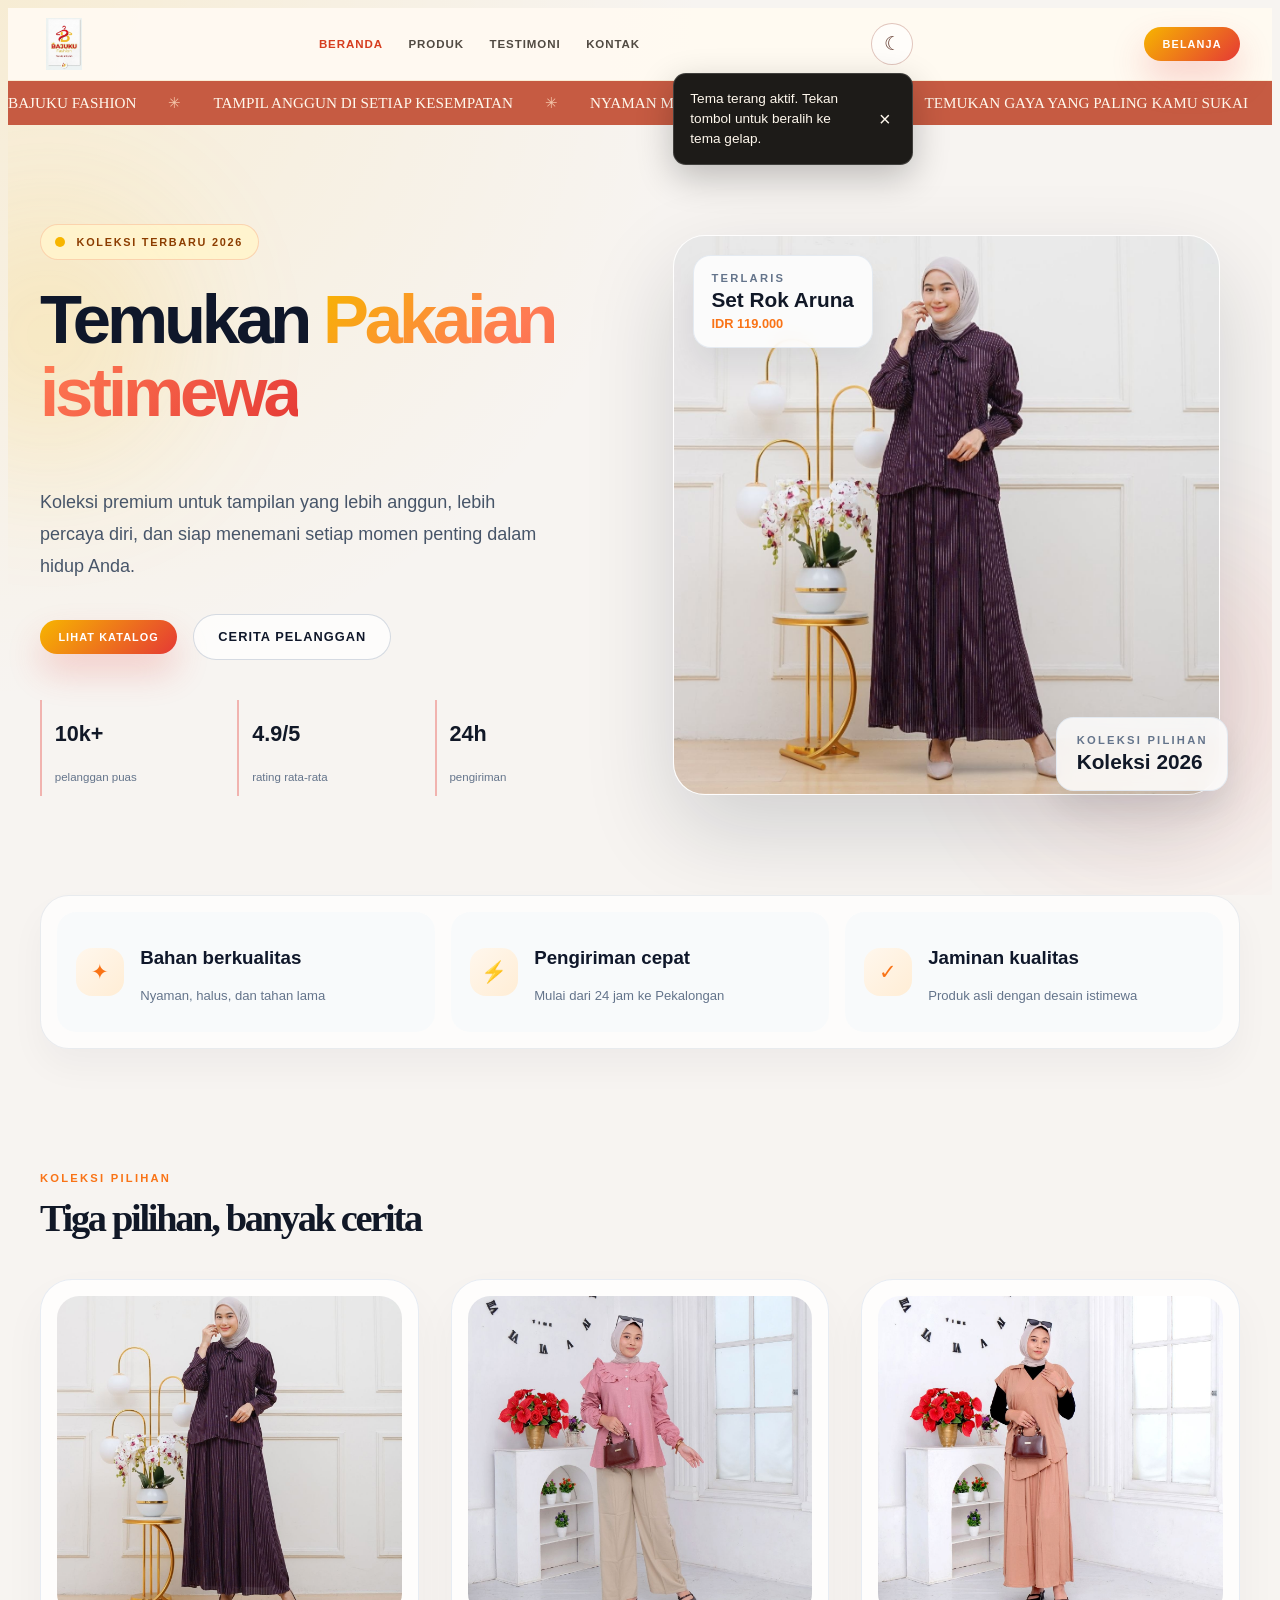
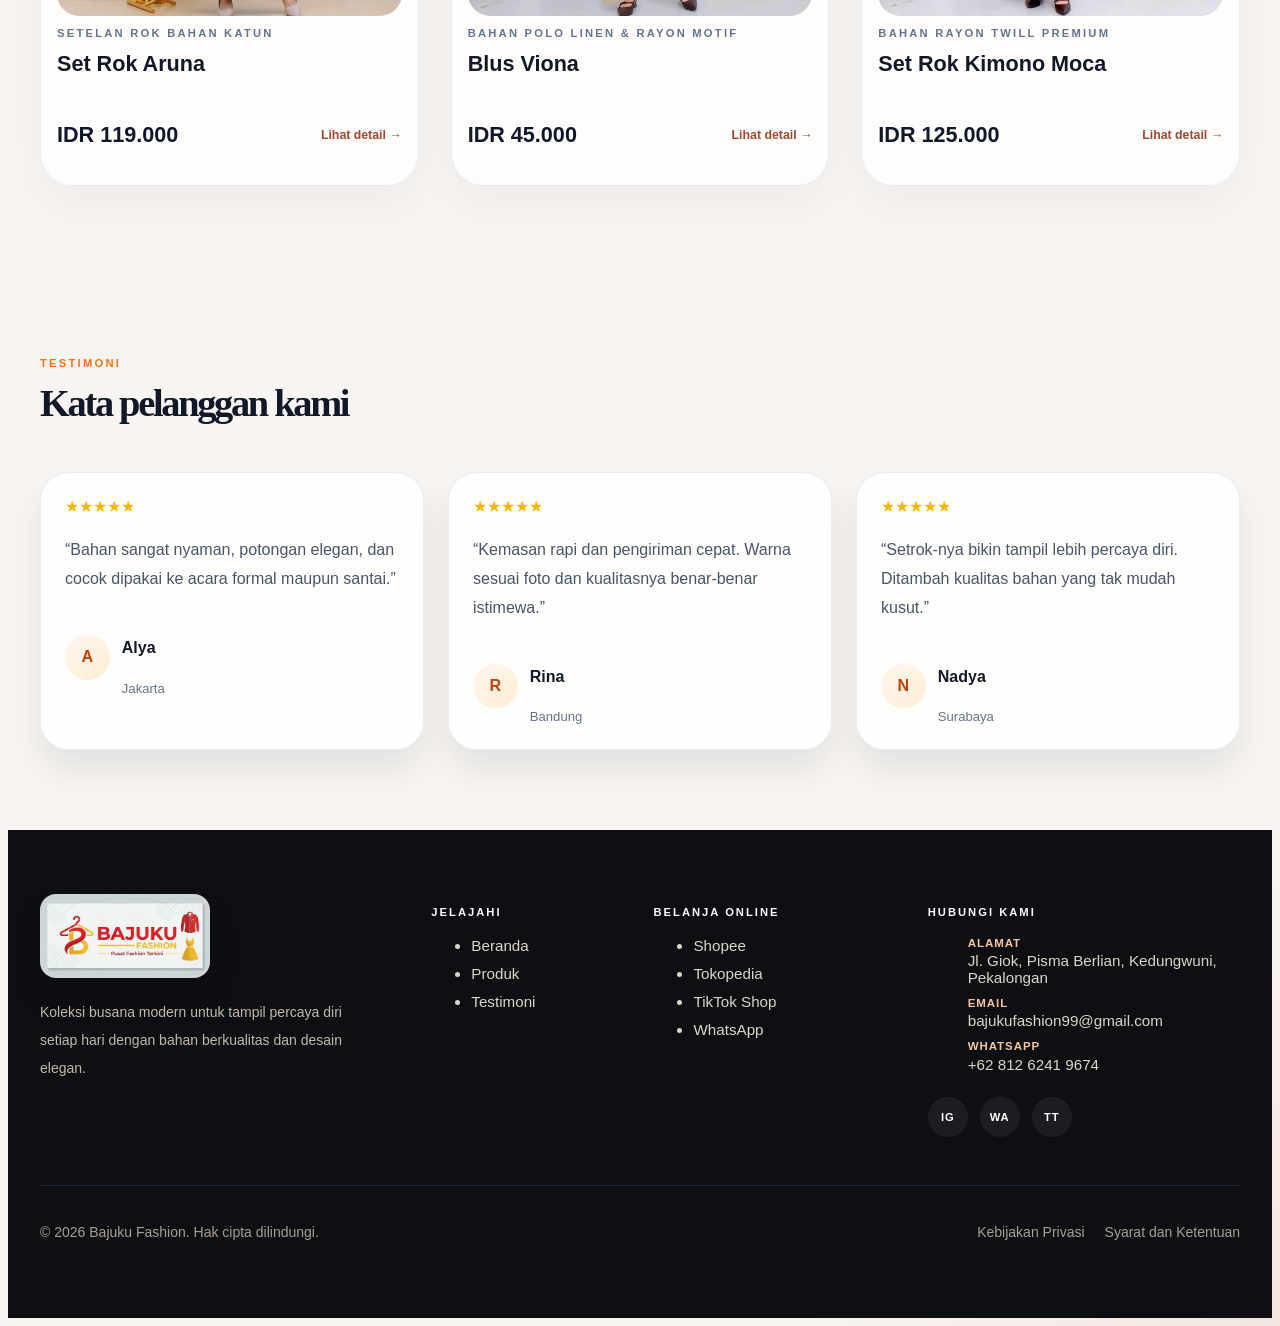
==== index.html @ 260b928b "clean: rapikan struktur folder ke root" ====
<!DOCTYPE html>
<html lang="id">
  <head>
    <meta charset="UTF-8" />
    <meta name="viewport" content="width=device-width, initial-scale=1.0" />
    <title>Bajuku Fashion | Busana Wanita</title>
    <meta
      name="description"
      content="Bajuku Fashion menghadirkan koleksi set rok, blus, dan kimono berkualitas dengan desain modern dan nyaman untuk setiap aktivitas."
    />
    <meta name="color-scheme" content="light dark" />
    <link rel="stylesheet" href="style.css" />
  </head>
  <body class="bg-[#f7f4f1] text-slate-800 antialiased">
    <header class="site-header">
      <div class="site-header-inner mx-auto max-w-7xl px-3 sm:px-6 lg:px-8">
        <a href="index.html" class="brand-mark" aria-label="Beranda Bajuku Fashion">
          <img src="assets/img/logo-toko/bajuku-portrait.avif" alt="Logo Bajuku Fashion" class="brand-logo" loading="eager" />
        </a>

        <nav class="site-nav" aria-label="Navigasi utama">
          <a href="index.html" class="nav-link active">Beranda</a>
          <a href="index.html#produk" class="nav-link">Produk</a>
          <a href="index.html#testimoni" class="nav-link">Testimoni</a>
          <a href="index.html#kontak" class="nav-link">Kontak</a>
        </nav>

        <div class="theme-controls">
          <button type="button" class="theme-toggle" aria-label="Aktifkan tema gelap" aria-pressed="false"><span aria-hidden="true">☾</span></button>
          <aside class="theme-toast" role="status" aria-live="polite" aria-atomic="true" hidden>
            <span data-theme-toast-message></span>
            <button type="button" class="theme-toast-close" aria-label="Tutup pesan tema">×</button>
          </aside>
        </div>
        <a href="#produk" class="primary-btn header-cta">Belanja</a>
      </div>
    </header>

    <div class="ticker" aria-label="Bajuku Fashion, tampil anggun, nyaman sepanjang hari, gaya percaya diri, koleksi istimewa">
      <div class="ticker-track" aria-hidden="true">
        <div class="ticker-group"><span>Bajuku Fashion</span><i>✳</i><span>Tampil anggun di setiap kesempatan</span><i>✳</i><span>Nyaman menemani langkahmu</span><i>✳</i><span>Temukan gaya yang paling kamu sukai</span><i>✳</i><span>Detail manis, pesona istimewa</span><i>✳</i><span>Rayakan cantik versimu</span><i>✳</i><span>Fashion wanita untuk hari penuh cerita</span><i>✳</i><span>Percaya diri, jadi diri sendiri</span><i>✳</i><span>Koleksi istimewa untukmu</span><i>✳</i><span>Cantik dan nyaman sepanjang hari</span><i>✳</i><span>Gaya percaya diri dimulai dari sini</span><i>✳</i><span>Temukan kenyamanan dalam setiap langkah</span><i>✳</i></div>
        <div class="ticker-group"><span>Bajuku Fashion</span><i>✳</i><span>Tampil anggun di setiap kesempatan</span><i>✳</i><span>Nyaman menemani langkahmu</span><i>✳</i><span>Temukan gaya yang paling kamu sukai</span><i>✳</i><span>Detail manis, pesona istimewa</span><i>✳</i><span>Rayakan cantik versimu</span><i>✳</i><span>Fashion wanita untuk hari penuh cerita</span><i>✳</i><span>Percaya diri, jadi diri sendiri</span><i>✳</i><span>Koleksi istimewa untukmu</span><i>✳</i><span>Cantik dan nyaman sepanjang hari</span><i>✳</i><span>Gaya percaya diri dimulai dari sini</span><i>✳</i><span>Temukan kenyamanan dalam setiap langkah</span><i>✳</i></div>
      </div>
    </div>

    <main id="home">
      <section class="hero-wrap">
        <div class="hero-orb orb-left"></div>
        <div class="hero-orb orb-right"></div>

        <div class="mx-auto grid max-w-7xl items-center gap-12 px-4 py-16 sm:px-6 lg:grid-cols-[1.05fr_0.95fr] lg:px-8 lg:py-20">
          <div class="reveal">
            <span class="hero-badge">
              <span class="inline-block h-2.5 w-2.5 rounded-full bg-brand-500"></span>
              Koleksi terbaru 2026
            </span>
            <h1 class="hero-title mt-6 max-w-xl text-4xl font-extrabold leading-[1.05] tracking-[-0.06em] text-slate-900 sm:text-5xl lg:text-[4.3rem]">
              Temukan <span class="gradient-text">Pakaian istimewa</span>
            </h1>
            <p class="mt-6 max-w-lg text-base leading-8 text-slate-600 sm:text-lg">
              Koleksi premium untuk tampilan yang lebih anggun, lebih percaya diri, dan siap menemani setiap momen penting dalam hidup Anda.
            </p>

            <div class="mt-8 flex flex-wrap items-center gap-4">
              <a href="#produk" class="primary-btn">Lihat katalog</a>
              <a href="#testimoni" class="secondary-btn">Cerita pelanggan</a>
            </div>

            <div class="mt-10 grid max-w-xl grid-cols-3 gap-4">
              <div class="stat-card">
                <p class="stat-value">10k+</p>
                <p class="stat-label">pelanggan puas</p>
              </div>
              <div class="stat-card">
                <p class="stat-value">4.9/5</p>
                <p class="stat-label">rating rata-rata</p>
              </div>
              <div class="stat-card">
                <p class="stat-value">24h</p>
                <p class="stat-label">pengiriman</p>
              </div>
            </div>
          </div>

          <div class="hero-visual reveal">
            <div class="hero-card main-card">
              <img src="assets/img/aruna-set-rok/aruna-set-rok-burgundy.avif" alt="Set Rok Aruna warna burgundy" loading="eager" fetchpriority="high" />
            </div>
            <div class="floating-tag tag-left">
              <span>Terlaris</span>
              <strong>Set Rok Aruna</strong>
              <em>IDR 119.000</em>
            </div>
            <div class="floating-tag tag-right">
              <span>Koleksi pilihan</span>
              <strong>Koleksi 2026</strong>
            </div>
          </div>
        </div>
      </section>

      <section class="mx-auto max-w-7xl px-4 pb-8 sm:px-6 lg:px-8">
        <div class="feature-band">
          <div class="feature-item">
            <div class="feature-ico">✦</div>
            <div>
              <h3>Bahan berkualitas</h3>
              <p>Nyaman, halus, dan tahan lama</p>
            </div>
          </div>
          <div class="feature-item">
            <div class="feature-ico">⚡</div>
            <div>
              <h3>Pengiriman cepat</h3>
              <p>Mulai dari 24 jam ke Pekalongan</p>
            </div>
          </div>
          <div class="feature-item">
            <div class="feature-ico">✓</div>
            <div>
              <h3>Jaminan kualitas</h3>
              <p>Produk asli dengan desain istimewa</p>
            </div>
          </div>
        </div>
      </section>

      <section id="produk" class="mx-auto max-w-7xl px-4 py-20 sm:px-6 lg:px-8">
        <div class="section-heading reveal">
          <p class="eyebrow">Koleksi pilihan</p>
          <h2 class="section-title">Tiga pilihan, banyak cerita</h2>
        </div>

        <div class="product-grid">
          <a class="product-card-link reveal" href="aruna.html" aria-label="Lihat detail Set Rok Aruna">
            <article class="product-card">
              <div class="product-image-wrap">
                <img src="assets/img/aruna-set-rok/aruna-set-rok-burgundy.avif" alt="Set Rok Aruna warna burgundy" loading="lazy" />
              </div>
              <p class="product-type">SETELAN ROK BAHAN KATUN</p>
              <h3 class="product-name">Set Rok Aruna</h3>
              <div class="product-card-bottom"><p class="price">IDR 119.000</p><span class="detail-link">Lihat detail <span aria-hidden="true">→</span></span></div>
            </article>
          </a>

          <a class="product-card-link reveal" href="viona.html" aria-label="Lihat detail Blus Viona">
            <article class="product-card">
              <div class="product-image-wrap">
                <img src="assets/img/blus-atasan/blus-viona-DustyPink.avif" alt="Blus Viona warna merah muda dusty pink" loading="lazy" />
              </div>
              <p class="product-type">BAHAN POLO LINEN &amp; RAYON MOTIF</p>
              <h3 class="product-name">Blus Viona</h3>
              <div class="product-card-bottom"><p class="price">IDR 45.000</p><span class="detail-link">Lihat detail <span aria-hidden="true">→</span></span></div>
            </article>
          </a>

          <a class="product-card-link reveal" href="kimono.html" aria-label="Lihat detail Set Rok Kimono">
            <article class="product-card">
              <div class="product-image-wrap">
                <img src="assets/img/set-rok-kimono/set-rok-kimono-mocca1.avif" alt="Set rok kimono rayon twill warna moca" loading="lazy" />
              </div>
              <p class="product-type">BAHAN RAYON TWILL PREMIUM</p>
              <h3 class="product-name">Set Rok Kimono Moca</h3>
              <div class="product-card-bottom"><p class="price">IDR 125.000</p><span class="detail-link">Lihat detail <span aria-hidden="true">→</span></span></div>
            </article>
          </a>
        </div>
      </section>

      <section id="testimoni" class="mx-auto max-w-7xl px-4 py-20 sm:px-6 lg:px-8">
        <div class="mb-12 reveal">
          <p class="eyebrow">Testimoni</p>
          <h2 class="section-title">Kata pelanggan kami</h2>
        </div>

        <div class="grid gap-6 md:grid-cols-3">
          <article class="testimonial reveal">
            <div class="mb-5 text-brand-500">★★★★★</div>
            <p>“Bahan sangat nyaman, potongan elegan, dan cocok dipakai ke acara formal maupun santai.”</p>
            <div class="mt-6 flex items-center gap-3">
              <div class="avatar">A</div>
              <div>
                <h4>Alya</h4>
                <span>Jakarta</span>
              </div>
            </div>
          </article>

          <article class="testimonial reveal">
            <div class="mb-5 text-brand-500">★★★★★</div>
            <p>“Kemasan rapi dan pengiriman cepat. Warna sesuai foto dan kualitasnya benar-benar istimewa.”</p>
            <div class="mt-6 flex items-center gap-3">
              <div class="avatar">R</div>
              <div>
                <h4>Rina</h4>
                <span>Bandung</span>
              </div>
            </div>
          </article>

          <article class="testimonial reveal">
            <div class="mb-5 text-brand-500">★★★★★</div>
            <p>“Setrok-nya bikin tampil lebih percaya diri. Ditambah kualitas bahan yang tak mudah kusut.”</p>
            <div class="mt-6 flex items-center gap-3">
              <div class="avatar">N</div>
              <div>
                <h4>Nadya</h4>
                <span>Surabaya</span>
              </div>
            </div>
          </article>
        </div>
      </section>
    </main>

    <footer id="kontak" class="bg-[#0e0f12]">
      <div class="mx-auto max-w-7xl px-4 py-16 sm:px-6 lg:px-8">
        <div class="grid landing-footer-grid gap-10">
          <div>
            <img src="assets/img/logo-toko/bajuku-landscape.avif" alt="Logo Bajuku Fashion" class="footer-logo" loading="lazy" />
            <p class="footer-description mt-5 max-w-xs text-sm leading-7">
              Koleksi busana modern untuk tampil percaya diri setiap hari dengan bahan berkualitas dan desain elegan.
            </p>
          </div>

          <div>
            <h3 class="footer-title">Jelajahi</h3>
            <ul class="footer-list">
              <li><a href="#home">Beranda</a></li>
              <li><a href="#produk">Produk</a></li>
              <li><a href="#testimoni">Testimoni</a></li>
            </ul>
          </div>

          <div>
            <h3 class="footer-title">Belanja Online</h3>
            <ul class="footer-list">
              <li><a href="https://shopee.co.id/" target="_blank" rel="noopener noreferrer">Shopee</a></li>
              <li><a href="https://www.tokopedia.com/" target="_blank" rel="noopener noreferrer">Tokopedia</a></li>
              <li><a href="https://shop-id.tokopedia.com/" target="_blank" rel="noopener noreferrer">TikTok Shop</a></li>
              <li><a href="https://wa.me/6281262419674" target="_blank" rel="noopener noreferrer">WhatsApp</a></li>
            </ul>
          </div>

          <div>
            <h3 class="footer-title">Hubungi Kami</h3>
            <ul class="footer-list footer-contact-list">
              <li><span>Alamat</span><span>Jl. Giok, Pisma Berlian, Kedungwuni, Pekalongan</span></li>
              <li><span>Email</span><a href="mailto:bajukufashion99@gmail.com">bajukufashion99@gmail.com</a></li>
              <li><span>WhatsApp</span><a href="https://wa.me/6281262419674" target="_blank" rel="noopener noreferrer">+62 812 6241 9674</a></li>
            </ul>
            <div class="mt-6 flex items-center gap-3">
              <a href="https://www.instagram.com" target="_blank" rel="noreferrer" class="social-link" aria-label="Instagram">IG</a>
              <a href="https://wa.me/6281262419674" target="_blank" rel="noreferrer" class="social-link" aria-label="WhatsApp">WA</a>
              <a href="https://www.tiktok.com" target="_blank" rel="noreferrer" class="social-link" aria-label="TikTok">TT</a>
            </div>
          </div>
        </div>

        <div class="mt-12 flex flex-col gap-4 border-t border-slate-800 pt-6 text-sm footer-legal sm:flex-row sm:items-center sm:justify-between">
          <p>© <span id="year">2026</span> Bajuku Fashion. Hak cipta dilindungi.</p>
          <div class="flex items-center gap-5">
            <a href="kebijakan-privasi.html">Kebijakan Privasi</a>
            <a href="syarat-ketentuan.html">Syarat dan Ketentuan</a>
          </div>
        </div>
      </div>
    </footer>

    <script src="script.js" defer></script>
  </body>
</html>
---- style.css ----
html {
  scroll-behavior: smooth;
}

body {
  font-family: Arial, Helvetica, sans-serif;
  background:
    radial-gradient(circle at top left, rgba(247, 181, 0, 0.12), transparent 22%),
    radial-gradient(circle at bottom right, rgba(229, 57, 53, 0.08), transparent 15%),
    #fffaf2;
}

img {
  display: block;
  max-width: 100%;
}

a,
a:hover,
a:focus-visible {
  color: inherit;
  text-decoration: none;
}

.gradient-text {
  background: linear-gradient(135deg, #f7b500 0%, #ff7b54 42%, #e53935 100%);
  -webkit-background-clip: text;
  background-clip: text;
  color: transparent;
}

.site-header {
  position: relative;
  background: rgba(255, 250, 242, 0.96);
  border-bottom: 1px solid rgba(201, 144, 18, 0.12);
}

.site-header-inner {
  min-height: 72px;
  display: flex;
  align-items: center;
  justify-content: space-between;
  gap: 1.5rem;
}

.brand-mark {
  display: inline-flex;
  align-items: center;
  justify-content: center;
  line-height: 0;
}

.brand-logo {
  width: 48px;
  height: 52px;
  object-fit: contain;
}

.nav-link {
  transition: color 0.25s ease;
}

.site-nav {
  display: flex;
  align-items: center;
  justify-content: center;
  flex-wrap: wrap;
  gap: clamp(0.7rem, 2vw, 1.8rem);
  color: #514a42;
  font-size: 0.72rem;
  font-weight: 700;
  letter-spacing: 0.08em;
  text-transform: uppercase;
}

.nav-link:hover,
.nav-link.active {
  color: #d63d1f;
}

.ticker {
  overflow: hidden;
  background: #c65b42;
  color: #fff8ed;
  padding: 0.82rem 0;
}

.ticker-track,
.ticker-group {
  display: flex;
  align-items: center;
}

.ticker-track {
  width: max-content;
  animation: ticker-scroll 52s linear infinite;
}

.ticker-group {
  flex: 0 0 auto;
  gap: 2rem;
  padding-right: 2rem;
  font-family: 'Times New Roman', Times, serif;
  font-size: 0.95rem;
  white-space: nowrap;
  text-transform: uppercase;
}

.ticker-group i {
  color: #f5c6aa;
  font-style: normal;
}

@keyframes ticker-scroll {
  from { transform: translateX(-50%); }
  to { transform: translateX(0); }
}

.primary-btn,
.secondary-btn,
.shop-btn,
.promo-btn {
  transition: all 0.25s ease;
}

.primary-btn {
  display: inline-flex;
  align-items: center;
  justify-content: center;
  border-radius: 9999px;
  background: linear-gradient(135deg, #f7b500 0%, #e53935 100%);
  color: #fff;
  padding: 0.7rem 1.15rem;
  font-size: 0.68rem;
  font-weight: 800;
  letter-spacing: 0.1em;
  text-transform: uppercase;
  box-shadow: 0 18px 35px rgba(229, 57, 53, 0.22);
}

.primary-btn:hover,
.secondary-btn:hover,
.shop-btn:hover,
.promo-btn:hover {
  transform: translateY(-2px);
}

.secondary-btn {
  display: inline-flex;
  align-items: center;
  justify-content: center;
  border-radius: 9999px;
  border: 1px solid rgba(148, 163, 184, 0.38);
  background: rgba(255, 255, 255, 0.7);
  color: #0f172a;
  padding: 0.9rem 1.5rem;
  font-size: 0.8rem;
  font-weight: 800;
  letter-spacing: 0.08em;
  text-transform: uppercase;
}

.hero-wrap {
  position: relative;
  overflow: hidden;
}

.hero-orb {
  position: absolute;
  border-radius: 50%;
  filter: blur(80px);
  opacity: 0.7;
}

.orb-left {
  left: -80px;
  top: 90px;
  width: 240px;
  height: 240px;
  background: rgba(247, 181, 0, 0.26);
}

.orb-right {
  right: -30px;
  bottom: 60px;
  width: 280px;
  height: 280px;
  background: rgba(229, 57, 53, 0.18);
}

.hero-badge {
  display: inline-flex;
  align-items: center;
  gap: 0.7rem;
  border-radius: 9999px;
  border: 1px solid rgba(231, 70, 35, 0.18);
  background: rgba(255, 244, 205, 0.9);
  color: #8c3d00;
  padding: 0.7rem 0.9rem;
  font-size: 0.68rem;
  font-weight: 800;
  letter-spacing: 0.16em;
  text-transform: uppercase;
}

.hero-visual {
  position: relative;
  min-height: 610px;
}

.hero-card {
  position: absolute;
  overflow: hidden;
  border-radius: 2rem;
  border: 1px solid rgba(255, 255, 255, 0.7);
  background: rgba(255, 255, 255, 0.7);
  box-shadow: 0 35px 90px rgba(15, 23, 42, 0.16);
}

.main-card {
  right: 20px;
  top: 30px;
  width: min(100%, 560px);
  height: 560px;
}

.main-card img {
  width: 100%;
  height: 100%;
  object-fit: cover;
}

.floating-tag {
  position: absolute;
  display: flex;
  flex-direction: column;
  gap: 0.25rem;
  border-radius: 1.1rem;
  background: rgba(255, 255, 255, 0.82);
  border: 1px solid rgba(226, 232, 240, 0.9);
  box-shadow: 0 18px 30px rgba(15, 23, 42, 0.08);
  backdrop-filter: blur(8px);
}

.tag-left {
  left: 0;
  top: 50px;
  padding: 1rem 1.1rem;
}

.tag-right {
  right: 12px;
  bottom: 24px;
  padding: 1rem 1.2rem;
}

.floating-tag span,
.panel-kicker,
.product-type,
.eyebrow,
.footer-title {
  font-size: 0.7rem;
  letter-spacing: 0.2em;
  text-transform: uppercase;
  font-weight: 800;
}

.floating-tag strong,
.footer-title,
.product-name,
.stat-value,
.section-title,
.testimonial h4 {
  color: #111827;
}

.floating-tag span {
  color: #64748b;
}

.floating-tag strong {
  font-size: 1.3rem;
  font-weight: 900;
}

.floating-tag em {
  font-size: 0.8rem;
  color: #f97316;
  font-style: normal;
  font-weight: 800;
}

.feature-band {
  display: grid;
  gap: 1rem;
  grid-template-columns: repeat(3, minmax(0, 1fr));
  border: 1px solid rgba(148, 163, 184, 0.2);
  background: rgba(255, 255, 255, 0.7);
  border-radius: 1.8rem;
  box-shadow: 0 18px 35px rgba(15, 23, 42, 0.04);
  padding: 1rem;
}

.feature-item {
  display: flex;
  align-items: center;
  gap: 1rem;
  border-radius: 1.2rem;
  background: rgba(248, 250, 252, 0.8);
  padding: 1rem 1.2rem;
}

.feature-ico {
  display: flex;
  align-items: center;
  justify-content: center;
  width: 3rem;
  height: 3rem;
  border-radius: 1rem;
  background: linear-gradient(135deg, #fff7ed 0%, #ffedd5 100%);
  color: #f97316;
  font-size: 1.3rem;
}

.feature-item h3 {
  font-weight: 800;
  color: #0f172a;
}

.feature-item p {
  color: #64748b;
  font-size: 0.82rem;
  margin-top: 0.2rem;
}

.eyebrow {
  color: #f97316;
}

.section-title {
  margin-top: 0.8rem;
  font-size: clamp(2rem, 3vw, 3rem);
  line-height: 1.1;
  letter-spacing: -0.06em;
  font-weight: 900;
  font-family: 'Times New Roman', Times, serif;
}

.section-heading {
  margin-bottom: 2.5rem;
}

.stat-card {
  min-width: 0;
  border-left: 2px solid rgba(229, 57, 53, 0.35);
  padding-left: 0.8rem;
}

.stat-value {
  font-size: 1.35rem;
  font-weight: 900;
  line-height: 1.2;
}

.stat-label {
  margin-top: 0.3rem;
  color: #64748b;
  font-size: 0.72rem;
  line-height: 1.4;
}

h1 {
  font-family: 'Times New Roman', Times, serif;
}

.hero-title {
  font-family: "SF Pro Display", -apple-system, BlinkMacSystemFont, sans-serif;
  font-weight: 700;
}

.filter-row {
  display: flex;
  flex-wrap: wrap;
  gap: 0.75rem;
}

.filter-btn,
.gallery-btn,
.social-link {
  transition: all 0.25s ease;
}

.filter-btn {
  border-radius: 9999px;
  border: 1px solid rgba(148, 163, 184, 0.25);
  background: rgba(255, 255, 255, 0.7);
  padding: 0.8rem 1.1rem;
  font-size: 0.72rem;
  font-weight: 800;
  letter-spacing: 0.12em;
  text-transform: uppercase;
  color: #334155;
}

.filter-btn:hover,
.filter-btn.active {
  background: linear-gradient(135deg, #f7b500 0%, #e53935 100%);
  color: white;
  border-color: transparent;
  box-shadow: 0 14px 24px rgba(229, 57, 53, 0.22);
}

.product-card {
  position: relative;
  border-radius: 2rem;
  background: rgba(255, 255, 255, 0.8);
  border: 1px solid rgba(226, 232, 240, 0.8);
  padding: 1rem;
  box-shadow: 0 20px 45px rgba(15, 23, 42, 0.04);
  transition: transform 0.3s ease, box-shadow 0.3s ease;
}

.product-grid {
  display: grid;
  grid-template-columns: repeat(3, minmax(0, 1fr));
  gap: 2rem;
}

.product-card-link {
  display: block;
  min-width: 0;
  color: inherit;
}

.product-card-link .product-card {
  height: 100%;
}

.product-card-link:hover .product-card {
  transform: translateY(-6px);
  box-shadow: 0 30px 60px rgba(15, 23, 42, 0.1);
}

.product-card-bottom {
  display: flex;
  align-items: center;
  justify-content: space-between;
  flex-wrap: wrap;
  gap: 0.65rem;
  margin-top: 1.25rem;
}

.detail-link {
  color: #a44732;
  font-size: 0.77rem;
  font-weight: 800;
}

.detail-main,
.policy-main {
  width: min(100% - 2rem, 80rem);
  margin: 0 auto;
}

.detail-main {
  padding-top: 2rem;
  padding-bottom: 5rem;
}

.breadcrumb {
  display: flex;
  flex-wrap: wrap;
  gap: 0.55rem;
  margin-bottom: 1.5rem;
  color: #71685f;
  font-size: 0.82rem;
}

.breadcrumb span {
  color: #b6a99d;
}

.product-detail-grid {
  display: grid;
  grid-template-columns: minmax(0, 1fr) minmax(0, 0.9fr);
  align-items: start;
  gap: clamp(2rem, 5vw, 5rem);
}

.detail-image-frame {
  overflow: hidden;
  aspect-ratio: 0.92;
  border: 1px solid rgba(112, 91, 72, 0.12);
  border-radius: 0.5rem;
  background: #eee8df;
}

.detail-main-image,
.detail-main-video {
  width: 100%;
  height: 100%;
  object-fit: cover;
}

.detail-main-video[hidden],
.detail-main-image[hidden] {
  display: none;
}

.detail-main-image {
  display: block;
}

.detail-gallery-controls {
  display: grid;
  gap: 0.75rem;
  margin-top: 0.8rem;
}

.detail-thumbnails {
  display: flex;
  gap: 0.55rem;
  overflow-x: auto;
  padding: 0.15rem 0 0.4rem;
  scrollbar-width: thin;
}

.gallery-thumbnail {
  flex: 0 0 4.5rem;
  width: 4.5rem;
  height: 4.5rem;
  overflow: hidden;
  border: 2px solid transparent;
  border-radius: 0.35rem;
  background: #eee8df;
  cursor: pointer;
}

.gallery-thumbnail.is-selected {
  border-color: #c65b42;
}

.gallery-thumbnail img {
  width: 100%;
  height: 100%;
  object-fit: cover;
}

.video-choice {
  justify-self: start;
  border: 1px solid #c65b42;
  border-radius: 0.3rem;
  background: #fffaf2;
  color: #9c432f;
  padding: 0.65rem 0.9rem;
  font: inherit;
  font-size: 0.82rem;
  font-weight: 700;
  cursor: pointer;
}

.video-choice:disabled {
  border-color: #d8d0c7;
  color: #82796f;
  cursor: not-allowed;
}

.image-caption {
  margin-top: 0.75rem;
  color: #71685f;
  font-size: 0.8rem;
}

.detail-copy {
  padding-top: 1rem;
}

.detail-title {
  margin-top: 0.75rem;
  color: #211d19;
  font-family: 'Times New Roman', Times, serif;
  font-size: 3rem;
  font-weight: 700;
  line-height: 1.05;
}

.detail-price {
  margin-top: 1rem;
  color: #9c432f;
  font-size: 1.6rem;
  font-weight: 800;
}

.detail-lead {
  margin-top: 1rem;
  color: #514a42;
  font-size: 1rem;
  line-height: 1.8;
}

.color-selector {
  margin-top: 1.5rem;
  border: 0;
  padding: 0;
}

.color-selector legend {
  margin-bottom: 0.75rem;
  color: #342f29;
  font-size: 0.88rem;
  font-weight: 700;
}

.selected-color {
  color: #71685f;
  font-weight: 400;
}

.color-options {
  display: flex;
  flex-wrap: wrap;
  gap: 0.55rem;
}

.color-option {
  display: inline-flex;
  align-items: center;
  gap: 0.5rem;
  min-height: 2.55rem;
  border: 1px solid #ddd4c9;
  border-radius: 9999px;
  padding: 0.45rem 0.8rem;
  background: rgba(255, 255, 255, 0.68);
  color: #403a34;
  font: inherit;
  font-size: 0.78rem;
  cursor: pointer;
}

.color-option.is-selected,
.color-option:focus-visible {
  border-color: #9c432f;
  outline: 2px solid rgba(156, 67, 47, 0.16);
  outline-offset: 2px;
}

.color-dot {
  width: 1rem;
  height: 1rem;
  flex: 0 0 auto;
  border: 1px solid rgba(0, 0, 0, 0.14);
  border-radius: 50%;
  background: var(--swatch-color);
}

.detail-marketplaces {
  display: grid;
  grid-template-columns: repeat(2, minmax(0, 1fr));
  gap: 0.65rem;
  margin-top: 1.6rem;
}

.detail-marketplaces a {
  display: flex;
  align-items: center;
  justify-content: center;
  min-height: 3rem;
  border: 1px solid #ddd4c9;
  border-radius: 0.35rem;
  background: rgba(255, 255, 255, 0.72);
  color: #403a34;
  font-size: 0.83rem;
  font-weight: 700;
  text-align: center;
}

.detail-marketplaces a:hover {
  border-color: #a44732;
  color: #923e2c;
}

.detail-marketplaces .marketplace-primary {
  grid-column: 1 / -1;
  justify-content: space-between;
  padding: 0 1rem;
  border-color: #a44732;
  background: #a44732;
  color: #fff;
}

.marketplace-primary span {
  border-radius: 9999px;
  background: rgba(255, 255, 255, 0.18);
  padding: 0.35rem 0.6rem;
  font-size: 0.65rem;
}

.detail-information {
  display: grid;
  gap: 2rem;
  margin-top: 4rem;
  border-top: 1px solid #ddd4c9;
  padding-top: 2.5rem;
}

.detail-information > div:first-child > p {
  max-width: 48rem;
  margin-top: 0.8rem;
  color: #62594f;
  line-height: 1.7;
}

.description-panel {
  border: 1px solid #ddd4c9;
  border-radius: 0.75rem;
  padding: 1.25rem;
  background: rgba(255, 255, 255, 0.45);
}

.description-table {
  width: 100%;
  border-collapse: collapse;
}

.description-table caption {
  margin: 0 0 0.65rem;
  font-size: 1.5rem;
  text-align: left;
}

.description-table td {
  padding: 0;
  color: #514a42;
  line-height: 1.8;
}

.detail-columns {
  display: grid;
  grid-template-columns: repeat(2, minmax(0, 1fr));
  gap: 2.5rem;
}

.spec-section h3,
.product-notes h3 {
  margin-bottom: 0.8rem;
  color: #332d27;
  font-size: 1rem;
  font-weight: 800;
}

.detail-list {
  display: grid;
  gap: 0.6rem;
  padding-left: 1.2rem;
  color: #514a42;
  line-height: 1.65;
}

.size-list {
  display: grid;
}

.size-list > div {
  display: flex;
  justify-content: space-between;
  gap: 1rem;
  border-bottom: 1px solid #e6dfd6;
  padding: 0.65rem 0;
  color: #514a42;
  font-size: 0.9rem;
}

.size-list dd {
  margin: 0;
  font-weight: 700;
  text-align: right;
}

.product-notes {
  border-left: 3px solid #c65b42;
  padding-left: 1rem;
}

.simple-footer {
  display: flex;
  flex-wrap: wrap;
  align-items: center;
  justify-content: space-between;
  gap: 0.9rem 2rem;
  background: #1d1b18;
  padding: 1.5rem max(calc((100vw - 80rem) / 2), 1.25rem);
  color: #ddd5c8;
  font-size: 0.8rem;
}

.simple-footer a:first-child {
  color: #fff8ed;
  font-weight: 800;
}

.simple-footer a:hover {
  color: #f3c4a4;
}

.policy-main {
  min-height: calc(100vh - 150px);
  padding-top: 2rem;
  padding-bottom: 5rem;
}

.policy-content {
  max-width: 54rem;
  padding: 1.5rem 0 2rem;
}

.policy-list {
  display: grid;
  gap: 1.1rem;
  margin-top: 2rem;
  padding-left: 1.35rem;
  color: #514a42;
  font-size: 1rem;
  line-height: 1.8;
}

.policy-statement {
  margin-top: 1.5rem;
  color: #514a42;
  font-size: 1.05rem;
  line-height: 1.9;
}

.policy-thanks {
  margin-top: 1.5rem;
  color: #514a42;
  line-height: 1.7;
}

.policy-back {
  margin-top: 1.5rem;
}

.product-card:hover {
  transform: translateY(-8px);
  box-shadow: 0 30px 60px rgba(15, 23, 42, 0.1);
}

.product-card.hidden {
  display: none;
}

.product-image-wrap {
  overflow: hidden;
  border-radius: 1.4rem;
}

.product-image-wrap img {
  width: 100%;
  height: 320px;
  object-fit: cover;
  transition: transform 0.45s ease;
}

.product-card:hover .product-image-wrap img {
  transform: scale(1.05);
}

.product-type {
  color: #64748b;
}

.product-name {
  margin-top: 0.5rem;
  font-size: 1.35rem;
  font-weight: 900;
  line-height: 1.3;
}

.product-badge {
  display: inline-flex;
  align-items: center;
  justify-content: center;
  border-radius: 9999px;
  padding: 0.35rem 0.7rem;
  font-size: 0.65rem;
  font-weight: 800;
  letter-spacing: 0.08em;
  text-transform: uppercase;
}

.product-badge.hot { background: #fff4d6; color: #b75d00; }
.product-badge.new { background: #fff1f2; color: #be123c; }
.product-badge.trend { background: #fff6d9; color: #ca8a04; }
.product-badge.fresh { background: #fff0dc; color: #b45309; }
.product-badge.limited { background: #fff1f2; color: #e53935; }
.product-badge.popular { background: #fffaf0; color: #b45309; }

.price {
  font-size: 1.35rem;
  font-weight: 900;
  color: #0f172a;
}

.meta {
  margin-top: 0.18rem;
  color: #64748b;
  font-size: 0.85rem;
}

.shop-btn {
  border: none;
  border-radius: 9999px;
  background: #111827;
  color: white;
  padding: 0.78rem 1.1rem;
  font-size: 0.75rem;
  font-weight: 800;
  letter-spacing: 0.08em;
  text-transform: uppercase;
}

.marketplace-links {
  display: flex;
  flex-wrap: wrap;
  gap: 0.45rem;
  margin-top: 1rem;
}

.marketplace-links a {
  display: inline-flex;
  align-items: center;
  justify-content: center;
  min-height: 2.35rem;
  border: 1px solid #e2e8f0;
  border-radius: 9999px;
  padding: 0.5rem 0.72rem;
  color: #334155;
  font-size: 0.68rem;
  font-weight: 700;
  text-decoration: none;
  transition: background 0.2s ease, color 0.2s ease, border-color 0.2s ease;
}

.marketplace-links a:hover {
  border-color: #d47b00;
  background: #fff8df;
  color: #8d3d00;
}

.marketplace-links a.recommended {
  border-color: #111827;
  background: #111827;
  color: #fff;
}

.marketplace-links a.recommended:hover {
  background: #334155;
}

.gallery-slider {
  position: relative;
  overflow: hidden;
  border-radius: 2rem;
  min-height: 440px;
}

.slide {
  position: absolute;
  inset: 0;
  opacity: 0;
  pointer-events: none;
  transition: opacity 0.5s ease, transform 0.5s ease;
  transform: scale(1.02);
}

.slide.active {
  opacity: 1;
  pointer-events: auto;
  transform: scale(1);
}

.slide-caption {
  position: absolute;
  left: 2rem;
  bottom: 2rem;
  padding: 1rem 1.2rem;
  border-radius: 1rem;
  background: rgba(15, 23, 42, 0.38);
  border: 1px solid rgba(255, 255, 255, 0.18);
  backdrop-filter: blur(10px);
}

.slide-caption p {
  color: rgba(255, 255, 255, 0.84);
  font-size: 0.7rem;
  letter-spacing: 0.18em;
  text-transform: uppercase;
}

.slide-caption h3 {
  margin-top: 0.5rem;
  font-size: 2rem;
  font-weight: 900;
}

.gallery-btn {
  display: inline-flex;
  align-items: center;
  justify-content: center;
  width: 3rem;
  height: 3rem;
  border-radius: 9999px;
  border: 1px solid rgba(255, 255, 255, 0.2);
  background: rgba(255, 255, 255, 0.06);
  color: white;
  font-size: 1.25rem;
}

.gallery-btn:hover {
  background: rgba(249, 115, 22, 0.2);
  border-color: rgba(251, 146, 60, 0.5);
}

.feature-panel,
.testimonial {
  border: 1px solid rgba(226, 232, 240, 0.8);
  background: rgba(255, 255, 255, 0.08);
  border-radius: 1.75rem;
  box-shadow: 0 20px 35px rgba(15, 23, 42, 0.08);
}

.feature-panel {
  padding: 1.5rem;
}

.feature-panel ul {
  margin-top: 1rem;
  display: grid;
  gap: 0.85rem;
  color: rgba(255, 255, 255, 0.74);
  font-size: 0.95rem;
  line-height: 1.7;
}

.feature-panel li {
  display: flex;
  gap: 0.7rem;
  align-items: flex-start;
}

.feature-panel li::before {
  content: '✦';
  color: #fbbf24;
  font-size: 0.8rem;
  line-height: 1.8;
}

.promo-panel {
  border-radius: 1.8rem;
  background: linear-gradient(135deg, #f7b500 0%, #e53935 100%);
  padding: 1.7rem 1.5rem;
  color: white;
  box-shadow: 0 24px 46px rgba(229, 57, 53, 0.25);
}

.promo-panel p {
  font-size: 0.7rem;
  letter-spacing: 0.2em;
  text-transform: uppercase;
  opacity: 0.85;
}

.promo-panel h3 {
  margin-top: 0.9rem;
  font-size: clamp(2rem, 2.5vw, 3rem);
  line-height: 1.1;
  font-weight: 900;
}

.promo-panel span {
  display: block;
  margin-top: 0.7rem;
  color: rgba(255, 255, 255, 0.82);
}

.promo-btn {
  display: inline-flex;
  margin-top: 1.4rem;
  border-radius: 9999px;
  background: white;
  color: #111827;
  padding: 0.8rem 1.3rem;
  font-size: 0.72rem;
  font-weight: 800;
  letter-spacing: 0.08em;
  text-transform: uppercase;
}

.testimonial {
  background: rgba(255, 255, 255, 0.85);
  padding: 1.5rem;
}

.testimonial p {
  color: #475569;
  line-height: 1.8;
  font-size: 1rem;
}

.avatar {
  display: flex;
  align-items: center;
  justify-content: center;
  width: 2.8rem;
  height: 2.8rem;
  border-radius: 50%;
  background: linear-gradient(135deg, #fff7ed 0%, #ffedd5 100%);
  color: #c2410c;
  font-weight: 900;
}

.testimonial h4 {
  font-weight: 800;
}

.testimonial span {
  color: #64748b;
  font-size: 0.82rem;
}

.footer-logo {
  width: 170px;
  border-radius: 1rem;
  box-shadow: 0 18px 30px rgba(0, 0, 0, 0.12);
}

.footer-title {
  color: #f8fafc;
  font-weight: 800;
  letter-spacing: 0.18em;
  text-transform: uppercase;
}

.footer-list {
  margin-top: 1.2rem;
  display: grid;
  gap: 0.7rem;
  color: #ddd5c8;
  font-size: 0.95rem;
}

.footer-list a {
  transition: color 0.2s ease;
  text-decoration: none;
}

.footer-list a:hover {
  color: #f3c4a4;
}

footer {
  color: #ddd5c8;
}

.footer-description {
  color: #c3b9ab;
}

.landing-footer-grid {
  grid-template-columns: minmax(12rem, 1.35fr) minmax(8rem, 0.7fr) minmax(10rem, 0.9fr) minmax(15rem, 1.2fr);
}

.landing-footer-grid > div {
  min-width: 0;
}

.footer-contact-list li {
  display: grid;
  gap: 0.2rem;
  overflow-wrap: anywhere;
}

.footer-contact-list li > span:first-child {
  color: #f3c4a4;
  font-size: 0.72rem;
  font-weight: 800;
  letter-spacing: 0.08em;
  text-transform: uppercase;
}

.footer-legal {
  color: #a99f92;
}

footer a {
  color: inherit;
  text-decoration: none;
}

footer a:hover {
  color: #f3c4a4;
}

.social-link {
  display: inline-flex;
  align-items: center;
  justify-content: center;
  width: 2.5rem;
  height: 2.5rem;
  border-radius: 9999px;
  background: rgba(255, 255, 255, 0.06);
  color: #fff;
  font-size: 0.7rem;
  font-weight: 800;
  letter-spacing: 0.08em;
}

.social-link:hover {
  background: rgba(249, 115, 22, 0.2);
  color: #fed7aa;
}

.reveal {
  opacity: 0;
  transform: translateY(24px);
  transition: opacity 0.7s ease, transform 0.7s ease;
}

.reveal.is-visible {
  opacity: 1;
  transform: translateY(0);
}

@media (max-width: 1024px) {
  .landing-footer-grid {
    grid-template-columns: repeat(2, minmax(0, 1fr));
  }

  .hero-visual {
    min-height: 520px;
  }

  .main-card {
    width: min(100%, 480px);
    height: 500px;
  }
}

@media (max-width: 768px) {
  .brand-logo {
    width: 44px;
    height: 48px;
  }

  .feature-band {
    grid-template-columns: 1fr;
  }

  .hero-visual {
    min-height: 470px;
  }

  .product-grid {
    grid-template-columns: repeat(2, minmax(0, 1fr));
  }

  .product-detail-grid {
    grid-template-columns: minmax(0, 1fr);
    gap: 1.5rem;
  }

  .detail-image-frame {
    aspect-ratio: 1.1;
  }

  .main-card {
    right: 0;
    left: 0;
    margin: 0 auto;
    width: min(100%, 440px);
    height: 420px;
  }

  .tag-left {
    left: 14px;
    top: 18px;
  }

  .tag-right {
    right: 18px;
    bottom: 10px;
  }
}

@media (max-width: 640px) {
  .brand-logo {
    width: 40px;
    height: 44px;
  }

  .site-header-inner {
    min-height: 64px;
    flex-wrap: wrap;
    justify-content: center;
    gap: 0.35rem 0.9rem;
    padding-top: 0.5rem;
    padding-bottom: 0.55rem;
  }

  .site-nav {
    order: 3;
    width: 100%;
    gap: 0.45rem 1rem;
    font-size: 0.62rem;
  }

  .detail-main,
  .policy-main {
    width: min(100% - 1.5rem, 80rem);
  }

  .detail-title {
    font-size: 2.35rem;
  }

  .gallery-thumbnail {
    flex-basis: 3.8rem;
    width: 3.8rem;
    height: 3.8rem;
  }

  .landing-footer-grid {
    grid-template-columns: 1fr;
  }

  .detail-columns {
    grid-template-columns: 1fr;
    gap: 1.5rem;
  }

  .detail-marketplaces {
    gap: 0.5rem;
  }

  .simple-footer {
    align-items: flex-start;
    flex-direction: column;
    padding: 1.5rem 1rem;
  }

  .header-cta {
    padding: 0.55rem 0.85rem;
    font-size: 0.62rem;
  }

  .product-grid {
    grid-template-columns: 1fr;
    gap: 1.2rem;
  }

  .product-image-wrap img {
    height: 360px;
  }

  .hero-badge {
    letter-spacing: 0.12em;
    font-size: 0.62rem;
  }

  .hero-visual {
    min-height: 390px;
  }

  .main-card {
    height: 330px;
  }

  .tag-left,
  .tag-right {
    padding: 0.8rem 0.85rem;
  }

  .floating-tag strong {
    font-size: 1rem;
  }

  .slide-caption {
    left: 1rem;
    right: 1rem;
    bottom: 1rem;
  }
}

@media (prefers-reduced-motion: reduce) {
  html { scroll-behavior: auto; }
  *, *::before, *::after { transition-duration: 0.01ms !important; }
}

/* Static utility styles keep the layout available without a runtime CSS CDN. */
* { box-sizing: border-box; }
.mx-auto { margin-left: auto; margin-right: auto; }
.flex { display: flex; }
.inline-flex { display: inline-flex; }
.inline-block { display: inline-block; }
.grid { display: grid; }
.hidden { display: none; }
.flex-col { flex-direction: column; }
.flex-wrap { flex-wrap: wrap; }
.items-center { align-items: center; }
.items-start { align-items: flex-start; }
.justify-between { justify-content: space-between; }
.grid-cols-3 { grid-template-columns: repeat(3, minmax(0, 1fr)); }
.gap-2 { gap: 0.5rem; }
.gap-3 { gap: 0.75rem; }
.gap-4 { gap: 1rem; }
.gap-5 { gap: 1.25rem; }
.gap-6 { gap: 1.5rem; }
.gap-7 { gap: 1.75rem; }
.gap-8 { gap: 2rem; }
.gap-10 { gap: 2.5rem; }
.gap-12 { gap: 3rem; }
.max-w-7xl { max-width: 80rem; }
.max-w-xl { max-width: 36rem; }
.max-w-lg { max-width: 32rem; }
.max-w-xs { max-width: 20rem; }
.w-full { width: 100%; }
.h-2\.5 { height: 0.625rem; }
.w-2\.5 { width: 0.625rem; }
.h-\[440px\] { height: 440px; }
.object-cover { object-fit: cover; }
.px-3 { padding-left: 0.75rem; padding-right: 0.75rem; }
.px-4 { padding-left: 1rem; padding-right: 1rem; }
.py-2 { padding-top: 0.5rem; padding-bottom: 0.5rem; }
.py-16 { padding-top: 4rem; padding-bottom: 4rem; }
.py-20 { padding-top: 5rem; padding-bottom: 5rem; }
.pb-8 { padding-bottom: 2rem; }
.pt-6 { padding-top: 1.5rem; }
.mt-5 { margin-top: 1.25rem; }
.mt-6 { margin-top: 1.5rem; }
.mt-8 { margin-top: 2rem; }
.mt-10 { margin-top: 2.5rem; }
.mt-12 { margin-top: 3rem; }
.mb-5 { margin-bottom: 1.25rem; }
.mb-10 { margin-bottom: 2.5rem; }
.mb-12 { margin-bottom: 3rem; }
.text-4xl { font-size: 2.25rem; }
.text-base { font-size: 1rem; }
.text-sm { font-size: 0.875rem; }
.text-white { color: #fff; }
.text-slate-300 { color: #cbd5e1; }
.text-slate-400 { color: #94a3b8; }
.text-slate-500 { color: #64748b; }
.text-slate-600 { color: #475569; }
.text-slate-700 { color: #334155; }
.text-slate-800 { color: #1e293b; }
.text-slate-900 { color: #0f172a; }
.text-brand-200 { color: #ffe379; }
.text-brand-500 { color: #f7b500; }
.bg-brand-500 { background-color: #f7b500; }
.bg-white\/80 { background-color: rgba(255, 255, 255, 0.8); }
.bg-\[\#f7f4f1\] { background-color: #f7f4f1; }
.bg-\[\#17181b\] { background-color: #17181b; }
.bg-\[\#0e0f12\] { background-color: #0e0f12; }
.border { border: 1px solid #e2e8f0; }
.border-t { border-top: 1px solid; }
.border-slate-200 { border-color: #e2e8f0; }
.border-slate-800 { border-color: #1e293b; }
.rounded-full { border-radius: 9999px; }
.shadow-sm { box-shadow: 0 1px 2px rgba(15, 23, 42, 0.08); }
.font-bold { font-weight: 700; }
.font-extrabold { font-weight: 800; }
.uppercase { text-transform: uppercase; }
.antialiased { -webkit-font-smoothing: antialiased; }
.transition { transition: all 0.25s ease; }
.leading-7 { line-height: 1.75rem; }
.leading-8 { line-height: 2rem; }
.leading-\[1\.05\] { line-height: 1.05; }
.tracking-\[0\.12em\] { letter-spacing: 0.12em; }
.tracking-\[0\.16em\] { letter-spacing: 0.16em; }
.tracking-\[-0\.06em\] { letter-spacing: -0.06em; }
.text-\[0\.68rem\] { font-size: 0.68rem; }
.text-\[0\.74rem\] { font-size: 0.74rem; }
.hover\:border-brand-300:hover { border-color: #ffd24a; }
.hover\:text-brand-600:hover { color: #e89a00; }

.hero-title.font-extrabold { font-weight: 700; }

.theme-controls {
  position: relative;
  display: flex;
  flex: 0 0 auto;
}

.theme-toggle {
  display: inline-flex;
  width: 2.65rem;
  height: 2.65rem;
  align-items: center;
  justify-content: center;
  border: 1px solid rgba(156, 67, 47, 0.3);
  border-radius: 50%;
  background: rgba(255, 255, 255, 0.65);
  color: #633a2d;
  font-size: 1.2rem;
  cursor: pointer;
  transition: background 0.2s ease, color 0.2s ease, transform 0.2s ease;
}

.theme-toggle:hover {
  transform: translateY(-1px);
  background: #fff;
}

.theme-toggle:focus-visible,
.theme-toast-close:focus-visible {
  outline: 2px solid #c65b42;
  outline-offset: 3px;
}

.theme-toast {
  position: absolute;
  z-index: 1000;
  top: calc(100% + 0.5rem);
  right: 0;
  display: flex;
  align-items: center;
  gap: 1rem;
  width: 15rem;
  max-width: calc(100vw - 5rem);
  border: 1px solid rgba(255, 255, 255, 0.16);
  border-radius: 0.8rem;
  padding: 0.9rem 1rem;
  background: #1d1b18;
  color: #fff8ed;
  box-shadow: 0 12px 36px rgba(0, 0, 0, 0.24);
  font-size: 0.85rem;
  line-height: 1.5;
  animation: toast-appear 0.3s ease-out both;
}

.theme-toast[hidden] { display: none; }

:root[data-theme="light"] {
  color-scheme: light;
}

.theme-toast-close {
  flex: 0 0 auto;
  border: 0;
  padding: 0.1rem 0.35rem;
  background: transparent;
  color: inherit;
  font: inherit;
  font-size: 1.25rem;
  cursor: pointer;
}

@keyframes toast-appear {
  from { opacity: 0; translate: 0 0.5rem; }
  to { opacity: 1; translate: 0 0; }
}

:root[data-theme="dark"] {
  color-scheme: dark;

  & body,
  & body.text-slate-800 {
    background-color: #17181b;
    background-image:
      radial-gradient(circle at top left, rgba(247, 181, 0, 0.08), transparent 22%),
      radial-gradient(circle at bottom right, rgba(229, 57, 53, 0.08), transparent 15%);
    color: #e7e5e4;
  }

  & .site-header {
    background: rgba(23, 24, 27, 0.96);
    border-bottom-color: rgba(255, 255, 255, 0.1);
  }

  & .site-nav,
  & .secondary-btn,
  & .detail-title,
  & .detail-price,
  & .floating-tag strong,
  & .section-title,
  & .testimonial h4,
  & .testimonial p,
  & .feature-item h3,
  & .color-selector legend,
  & .selected-color,
  & .spec-section h3,
  & .product-notes h3 {
    color: #f5f1eb;
  }

  & .nav-link,
  & .breadcrumb,
  & .floating-tag span,
  & .feature-item p,
  & .stat-label,
  & .product-type,
  & .image-caption,
  & .detail-lead,
  & .detail-information > div:first-child > p,
  & .detail-list,
  & .size-list > div,
  & .policy-list,
  & .policy-statement,
  & .policy-thanks {
    color: #c4beb5;
  }

  & .hero-title.text-slate-900,
  & .product-name,
  & .price,
  & .text-slate-800,
  & .text-slate-900 {
    color: #f5f1eb;
  }

  & .hero-badge {
    background: rgba(70, 50, 24, 0.8);
    color: #f6d18a;
  }

  & .theme-toggle {
    border-color: rgba(255, 255, 255, 0.18);
    background: #25262a;
    color: #f5d58a;
  }

  & .theme-toggle:hover {
    background: #35363b;
  }

  & .secondary-btn,
  & .floating-tag,
  & .feature-band,
  & .feature-item,
  & .product-card,
  & .testimonial,
  & .detail-image-frame,
  & .gallery-thumbnail,
  & .color-option,
  & .detail-marketplaces a:not(.marketplace-primary),
  & .description-panel {
    border-color: rgba(255, 255, 255, 0.13);
    background-color: rgba(37, 38, 42, 0.88);
    color: #e7e5e4;
  }

  & .detail-information {
    border-top-color: rgba(255, 255, 255, 0.15);
  }

  & .size-list > div {
    border-bottom-color: rgba(255, 255, 255, 0.12);
  }

  & .description-panel .section-title {
    color: #f5f1eb;
  }

  & .description-table caption {
    color: #f5f1eb;
  }

  & .description-table td {
    color: #c4beb5;
  }

  & .text-slate-500,
  & .text-slate-600,
  & .text-slate-700 {
    color: #c4beb5;
  }

  & .detail-link {
    color: #f0a181;
  }

  & .bg-\[\#f7f4f1\] {
    background-color: #17181b;
  }
}

@media (max-width: 640px) {
  .theme-toast {
    top: calc(100% + 0.5rem);
    left: 0;
    right: auto;
    width: min(15rem, calc(100vw - 11rem));
    max-width: calc(100vw - 5rem);
  }
}

@media (min-width: 640px) {
  .sm\:flex-row { flex-direction: row; }
  .sm\:items-center { align-items: center; }
  .sm\:items-end { align-items: flex-end; }
  .sm\:justify-between { justify-content: space-between; }
  .sm\:gap-3 { gap: 0.75rem; }
  .sm\:px-5 { padding-left: 1.25rem; padding-right: 1.25rem; }
  .sm\:px-6 { padding-left: 1.5rem; padding-right: 1.5rem; }
  .sm\:text-5xl { font-size: 3rem; }
  .sm\:text-lg { font-size: 1.125rem; }
}

@media (min-width: 768px) {
  .md\:flex-row { flex-direction: row; }
  .md\:items-end { align-items: flex-end; }
  .md\:justify-between { justify-content: space-between; }
  .md\:grid-cols-2 { grid-template-columns: repeat(2, minmax(0, 1fr)); }
  .md\:grid-cols-3 { grid-template-columns: repeat(3, minmax(0, 1fr)); }
  .md\:inline-flex { display: inline-flex; }
}

@media (min-width: 1024px) {
  .lg\:flex { display: flex; }
  .lg\:grid-cols-4 { grid-template-columns: repeat(4, minmax(0, 1fr)); }
  .lg\:grid-cols-\[1\.05fr_0\.95fr\] { grid-template-columns: 1.05fr 0.95fr; }
  .lg\:grid-cols-\[1\.2fr_0\.8fr\] { grid-template-columns: 1.2fr 0.8fr; }
  .lg\:px-8 { padding-left: 2rem; padding-right: 2rem; }
  .lg\:py-20 { padding-top: 5rem; padding-bottom: 5rem; }
  .lg\:text-\[4\.3rem\] { font-size: 4.3rem; }
}

@media (min-width: 1280px) {
  .xl\:grid-cols-3 { grid-template-columns: repeat(3, minmax(0, 1fr)); }
}
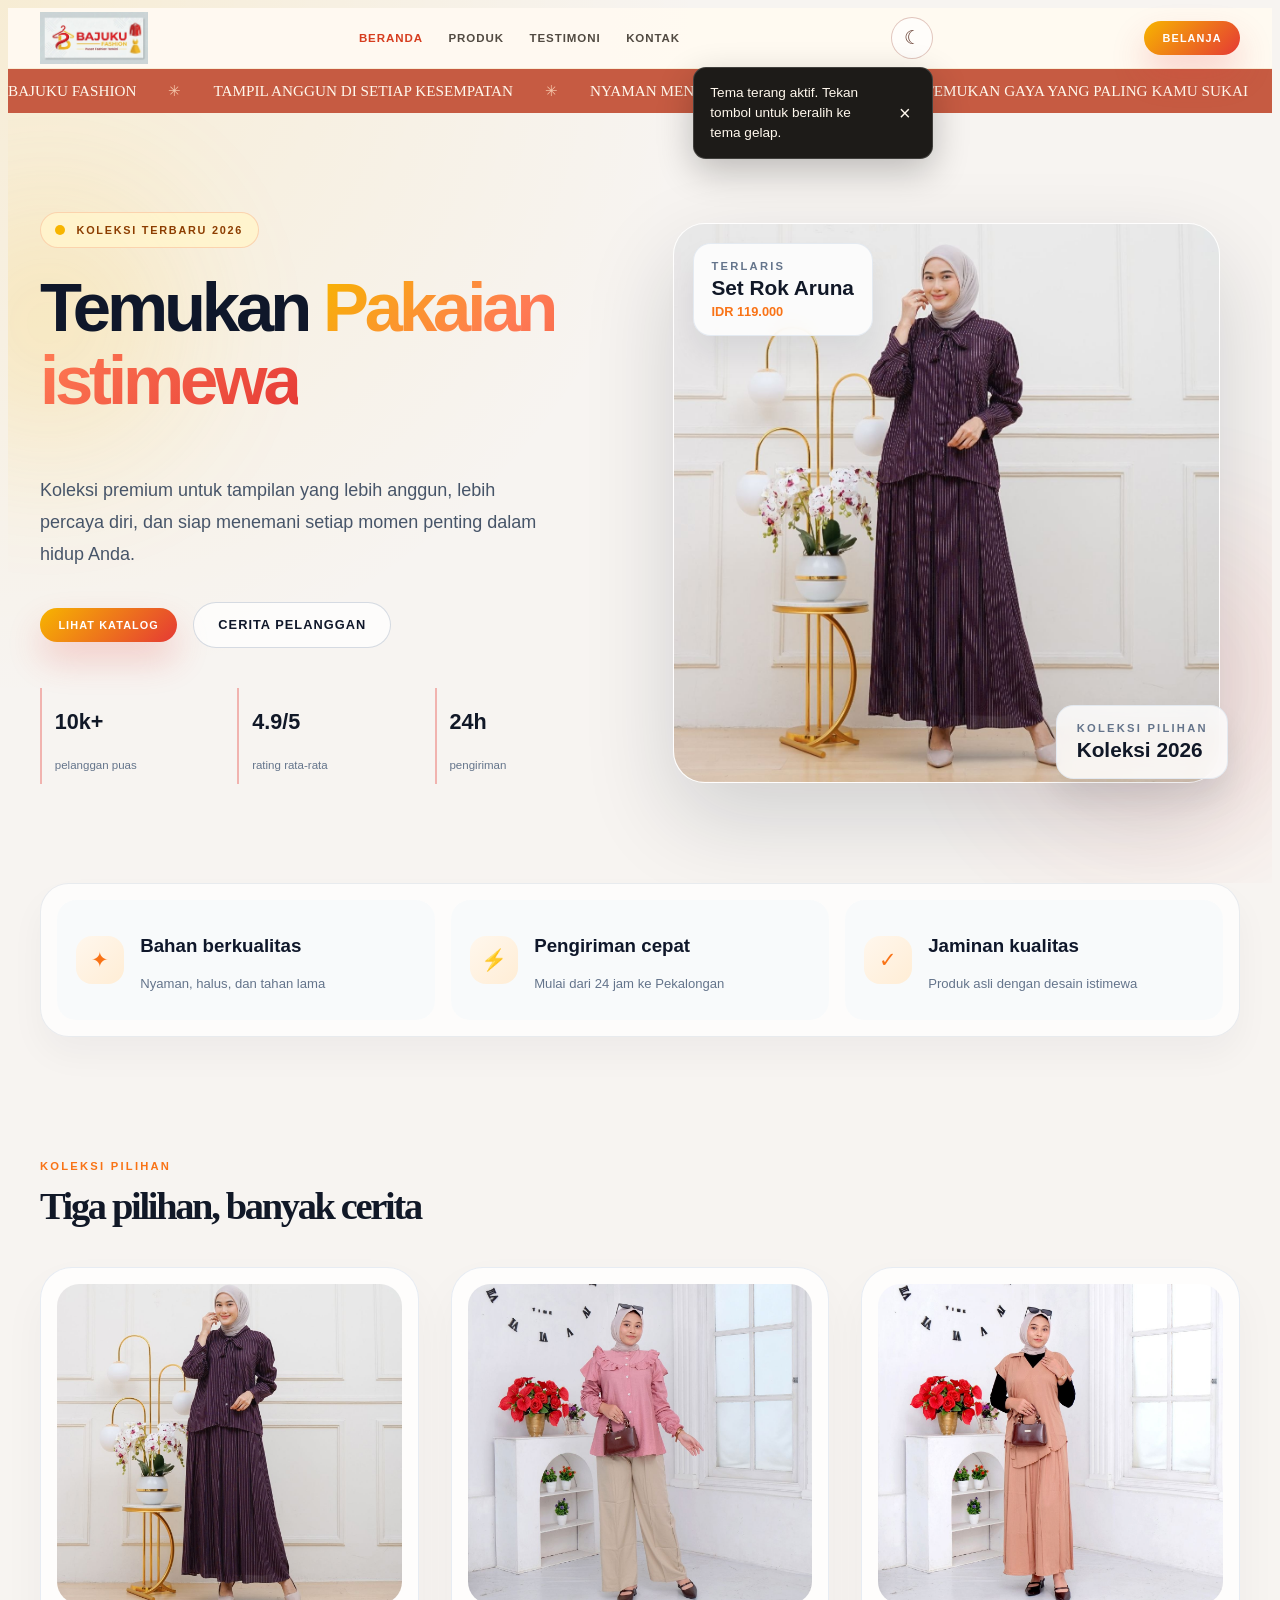
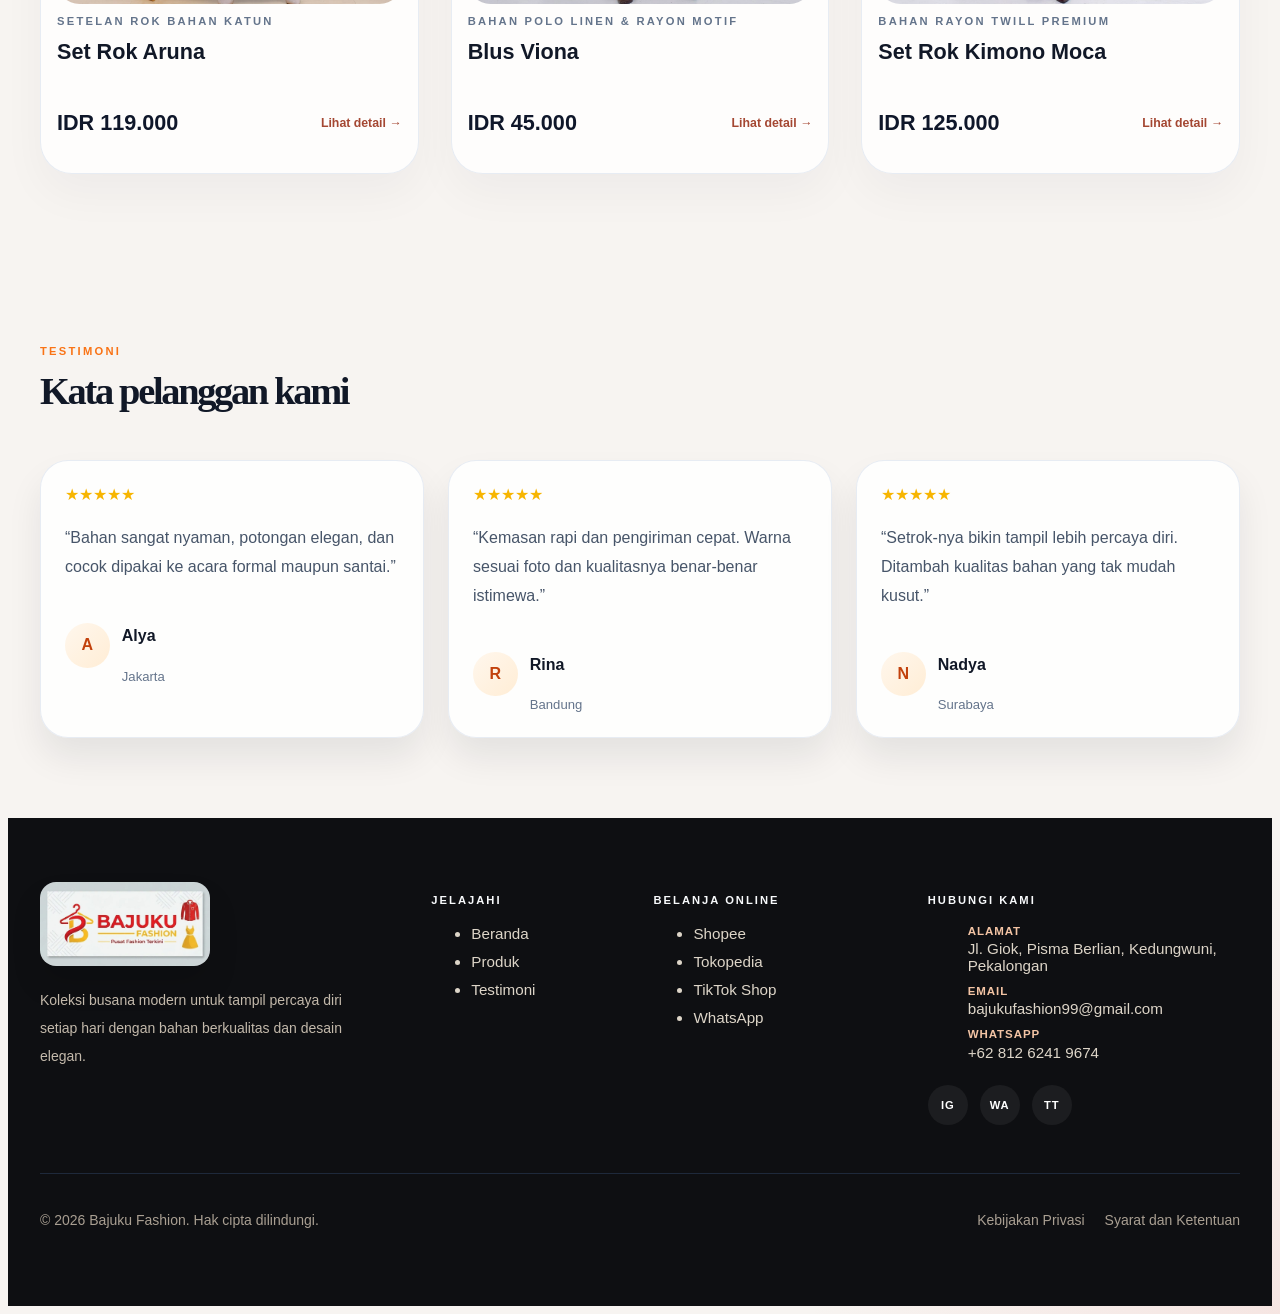
==== commit 146b5614: "v1.3.2" ====
--- a/index.html
+++ b/index.html
@@ -9,13 +9,14 @@
       content="Bajuku Fashion menghadirkan koleksi set rok, blus, dan kimono berkualitas dengan desain modern dan nyaman untuk setiap aktivitas."
     />
     <meta name="color-scheme" content="light dark" />
+    <link rel="icon" type="image/png" href="assets/img/logo-toko/bajuku-favicon.png" />
     <link rel="stylesheet" href="style.css" />
   </head>
   <body class="bg-[#f7f4f1] text-slate-800 antialiased">
     <header class="site-header">
       <div class="site-header-inner mx-auto max-w-7xl px-3 sm:px-6 lg:px-8">
         <a href="index.html" class="brand-mark" aria-label="Beranda Bajuku Fashion">
-          <img src="assets/img/logo-toko/bajuku-portrait.avif" alt="Logo Bajuku Fashion" class="brand-logo" loading="eager" />
+          <img src="assets/img/logo-toko/bajuku-landscape.avif" alt="Logo Bajuku Fashion" class="brand-logo" loading="eager" />
         </a>
 
         <nav class="site-nav" aria-label="Navigasi utama">
--- a/style.css
+++ b/style.css
@@ -36,7 +36,7 @@
 }
 
 .site-header-inner {
-  min-height: 72px;
+  min-height: 60px;
   display: flex;
   align-items: center;
   justify-content: space-between;
@@ -51,8 +51,8 @@
 }
 
 .brand-logo {
-  width: 48px;
-  height: 52px;
+  width: 108px;
+  height: 54px;
   object-fit: contain;
 }
 
@@ -1248,8 +1248,8 @@
 
 @media (max-width: 768px) {
   .brand-logo {
-    width: 44px;
-    height: 48px;
+    width: 92px;
+    height: 46px;
   }
 
   .feature-band {
@@ -1294,17 +1294,17 @@
 
 @media (max-width: 640px) {
   .brand-logo {
-    width: 40px;
-    height: 44px;
+    width: 80px;
+    height: 40px;
   }
 
   .site-header-inner {
-    min-height: 64px;
+    min-height: 56px;
     flex-wrap: wrap;
     justify-content: center;
-    gap: 0.35rem 0.9rem;
-    padding-top: 0.5rem;
-    padding-bottom: 0.55rem;
+    gap: 0.25rem 0.9rem;
+    padding-top: 0.25rem;
+    padding-bottom: 0.25rem;
   }
 
   .site-nav {
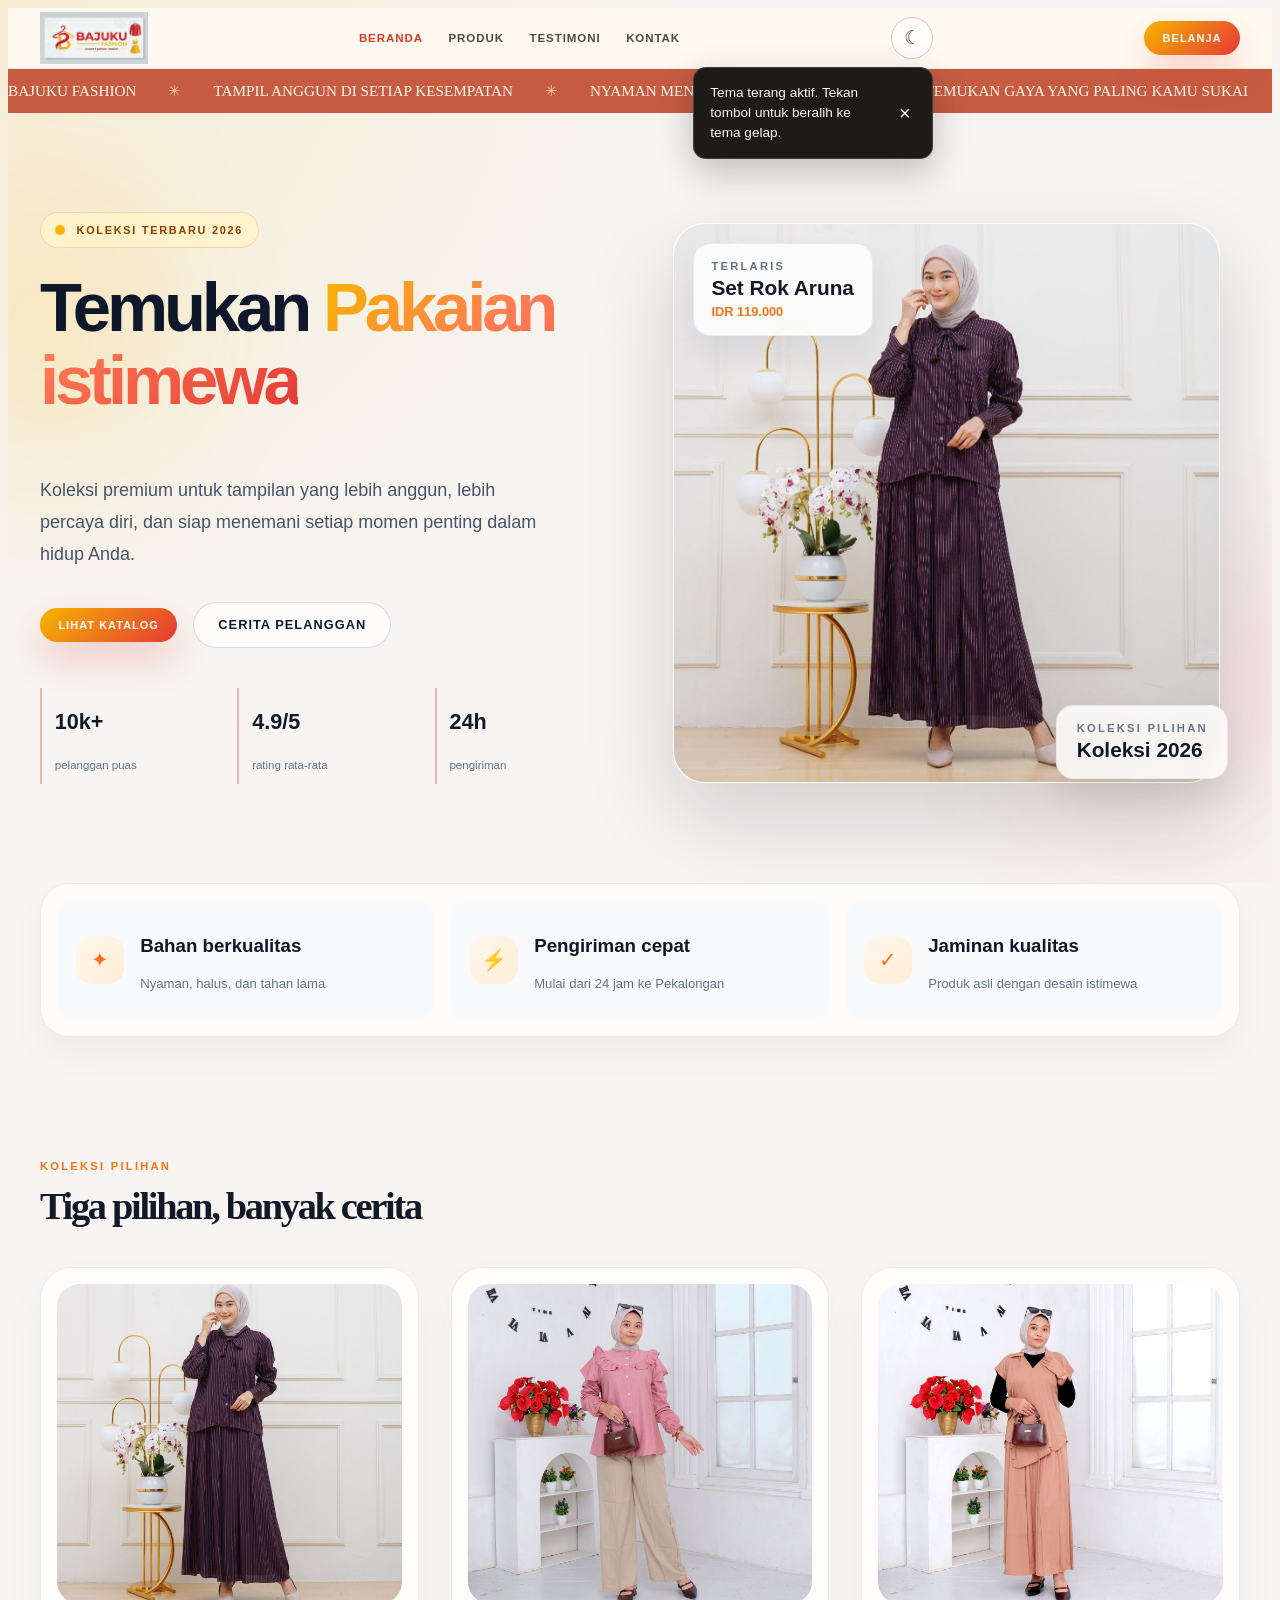
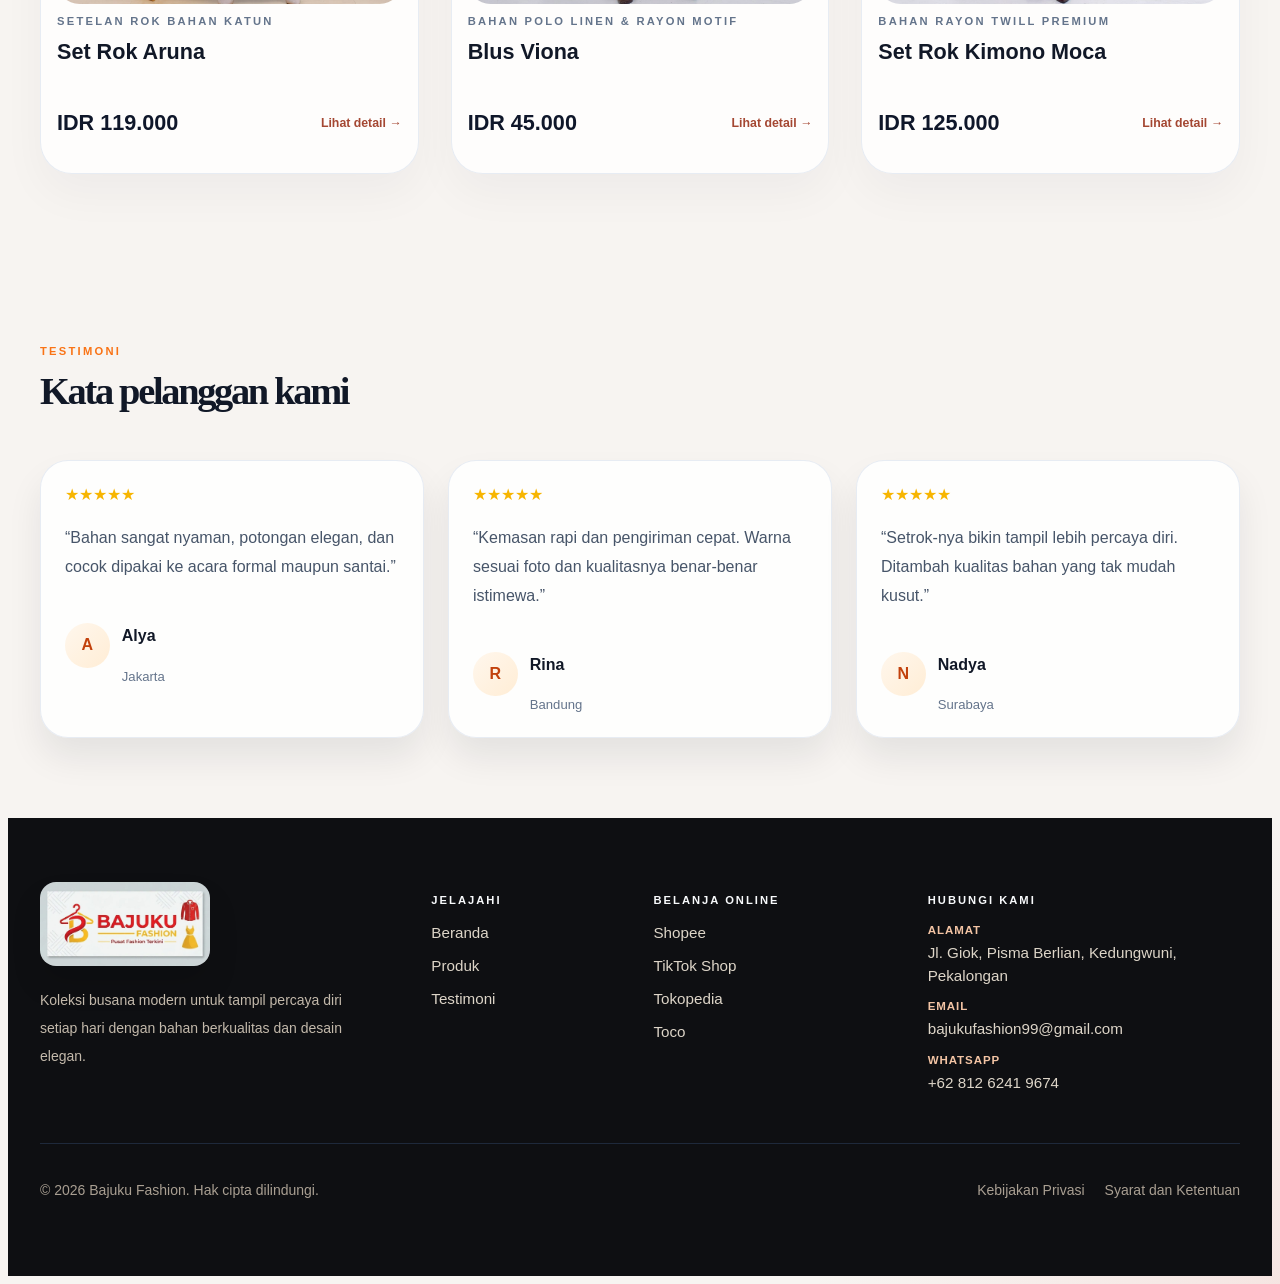
==== commit c820a6d3: "v1.3.3" ====
--- a/index.html
+++ b/index.html
@@ -236,25 +236,20 @@
           <div>
             <h3 class="footer-title">Belanja Online</h3>
             <ul class="footer-list">
-              <li><a href="https://shopee.co.id/" target="_blank" rel="noopener noreferrer">Shopee</a></li>
-              <li><a href="https://www.tokopedia.com/" target="_blank" rel="noopener noreferrer">Tokopedia</a></li>
-              <li><a href="https://shop-id.tokopedia.com/" target="_blank" rel="noopener noreferrer">TikTok Shop</a></li>
-              <li><a href="https://wa.me/6281262419674" target="_blank" rel="noopener noreferrer">WhatsApp</a></li>
+              <li><a href="https://shopee.co.id/bajukufashion99" target="_blank" rel="noopener noreferrer">Shopee</a></li>
+              <li><a href="https://shop-id.tokopedia.com/view/product/1737655956384155134?" target="_blank" rel="noopener noreferrer">TikTok Shop</a></li>
+              <li><a href="https://www.tokopedia.com/bajukufashion-209" target="_blank" rel="noopener noreferrer">Tokopedia</a></li>
+              <li><a href="https://toco.id/store/bajuku-fashion" target="_blank" rel="noopener noreferrer">Toco</a></li>
             </ul>
           </div>
 
           <div>
             <h3 class="footer-title">Hubungi Kami</h3>
             <ul class="footer-list footer-contact-list">
-              <li><span>Alamat</span><span>Jl. Giok, Pisma Berlian, Kedungwuni, Pekalongan</span></li>
+              <li><span>Alamat</span><a href="https://www.google.com/maps/place/Asmaqila.id/@-6.9612144,109.6552704,21z/data=!4m6!3m5!1s0x2e702164f51b8b85:0x54703a730a37193d!8m2!3d-6.9612461!4d109.6552246!16s%2Fg%2F11ypdhgjb1?entry=ttu&amp;g_ep=EgoyMDI2MDkyMy4wIKXMDSoASAFQAw%3D%3D" target="_blank" rel="noopener noreferrer">Jl. Giok, Pisma Berlian, Kedungwuni, Pekalongan</a></li>
               <li><span>Email</span><a href="mailto:bajukufashion99@gmail.com">bajukufashion99@gmail.com</a></li>
               <li><span>WhatsApp</span><a href="https://wa.me/6281262419674" target="_blank" rel="noopener noreferrer">+62 812 6241 9674</a></li>
             </ul>
-            <div class="mt-6 flex items-center gap-3">
-              <a href="https://www.instagram.com" target="_blank" rel="noreferrer" class="social-link" aria-label="Instagram">IG</a>
-              <a href="https://wa.me/6281262419674" target="_blank" rel="noreferrer" class="social-link" aria-label="WhatsApp">WA</a>
-              <a href="https://www.tiktok.com" target="_blank" rel="noreferrer" class="social-link" aria-label="TikTok">TT</a>
-            </div>
           </div>
         </div>
 
--- a/style.css
+++ b/style.css
@@ -385,8 +385,7 @@
 }
 
 .filter-btn,
-.gallery-btn,
-.social-link {
+.gallery-btn {
   transition: all 0.25s ease;
 }
 
@@ -1142,11 +1141,14 @@
 }
 
 .footer-list {
-  margin-top: 1.2rem;
+  margin: 1rem 0 0;
+  padding: 0;
   display: grid;
-  gap: 0.7rem;
+  gap: 0.65rem;
   color: #ddd5c8;
   font-size: 0.95rem;
+  line-height: 1.5;
+  list-style: none;
 }
 
 .footer-list a {
@@ -1199,25 +1201,6 @@
 
 footer a:hover {
   color: #f3c4a4;
-}
-
-.social-link {
-  display: inline-flex;
-  align-items: center;
-  justify-content: center;
-  width: 2.5rem;
-  height: 2.5rem;
-  border-radius: 9999px;
-  background: rgba(255, 255, 255, 0.06);
-  color: #fff;
-  font-size: 0.7rem;
-  font-weight: 800;
-  letter-spacing: 0.08em;
-}
-
-.social-link:hover {
-  background: rgba(249, 115, 22, 0.2);
-  color: #fed7aa;
 }
 
 .reveal {
